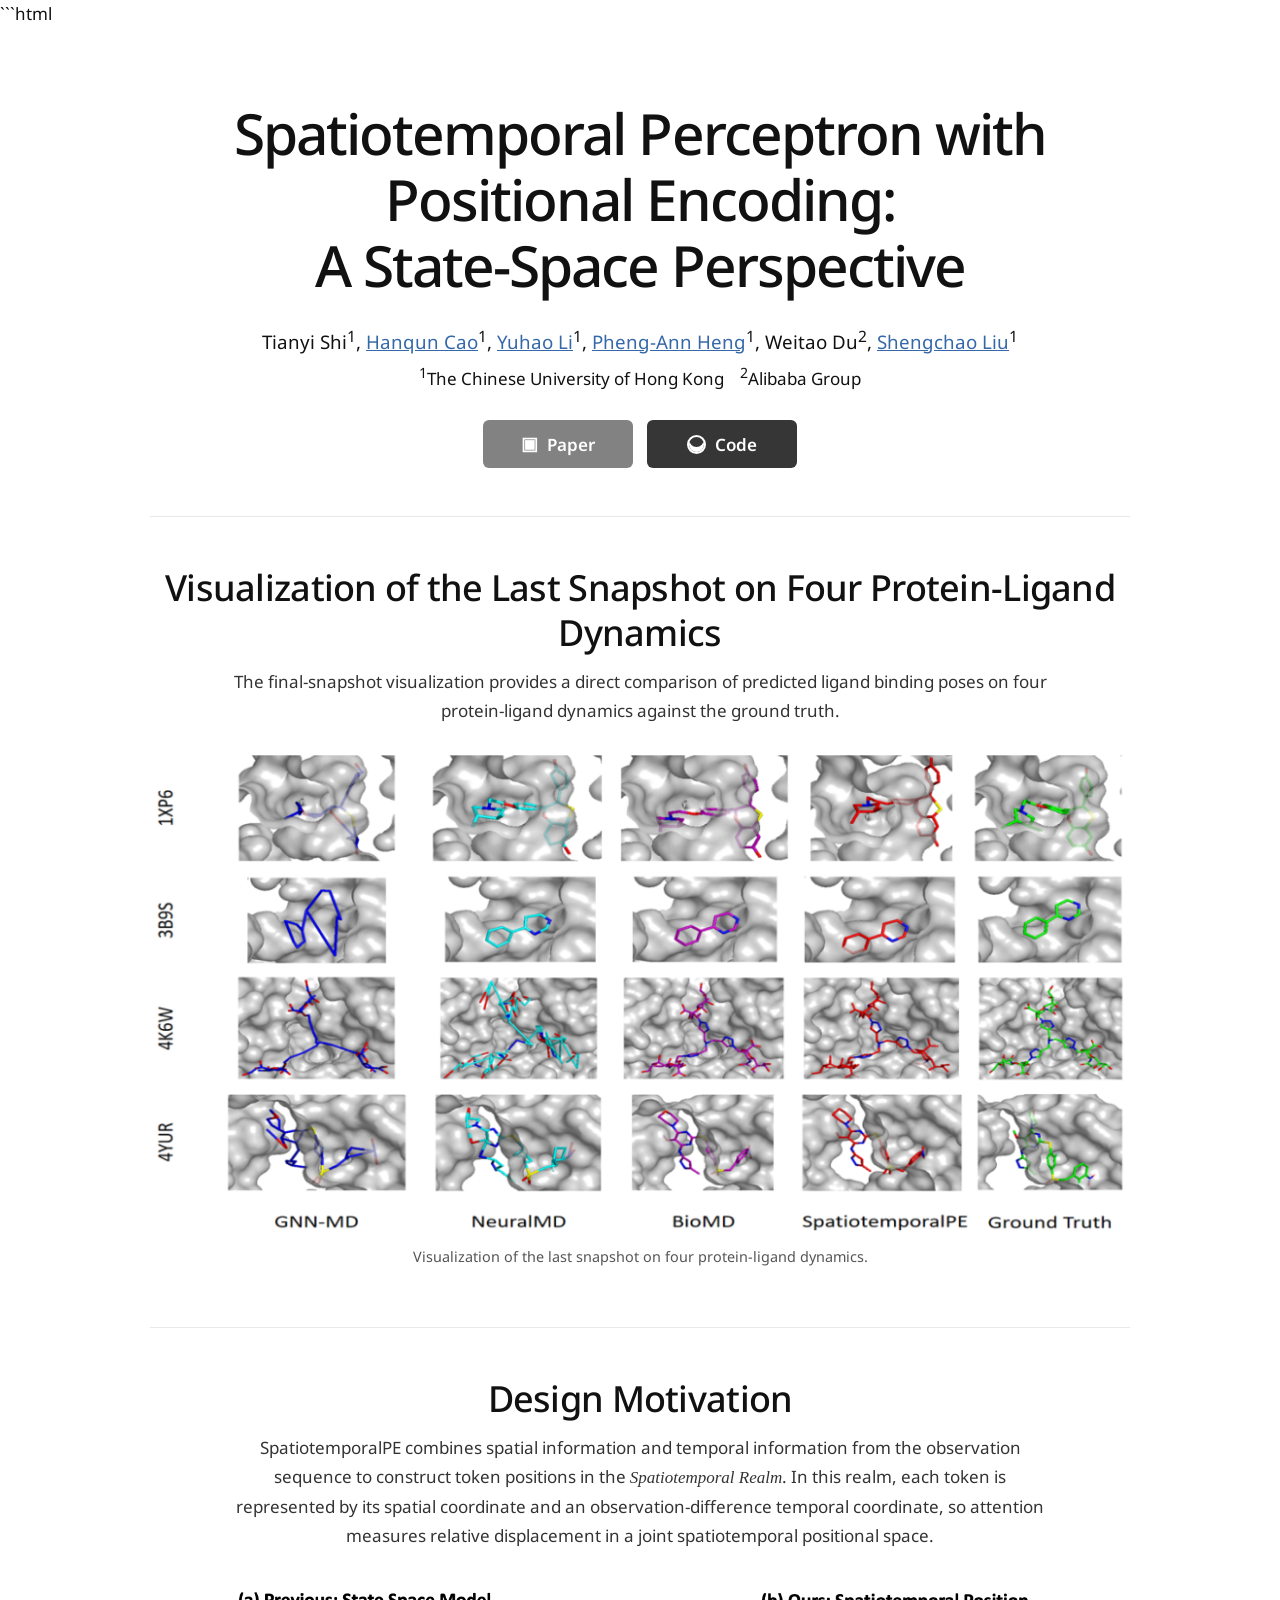
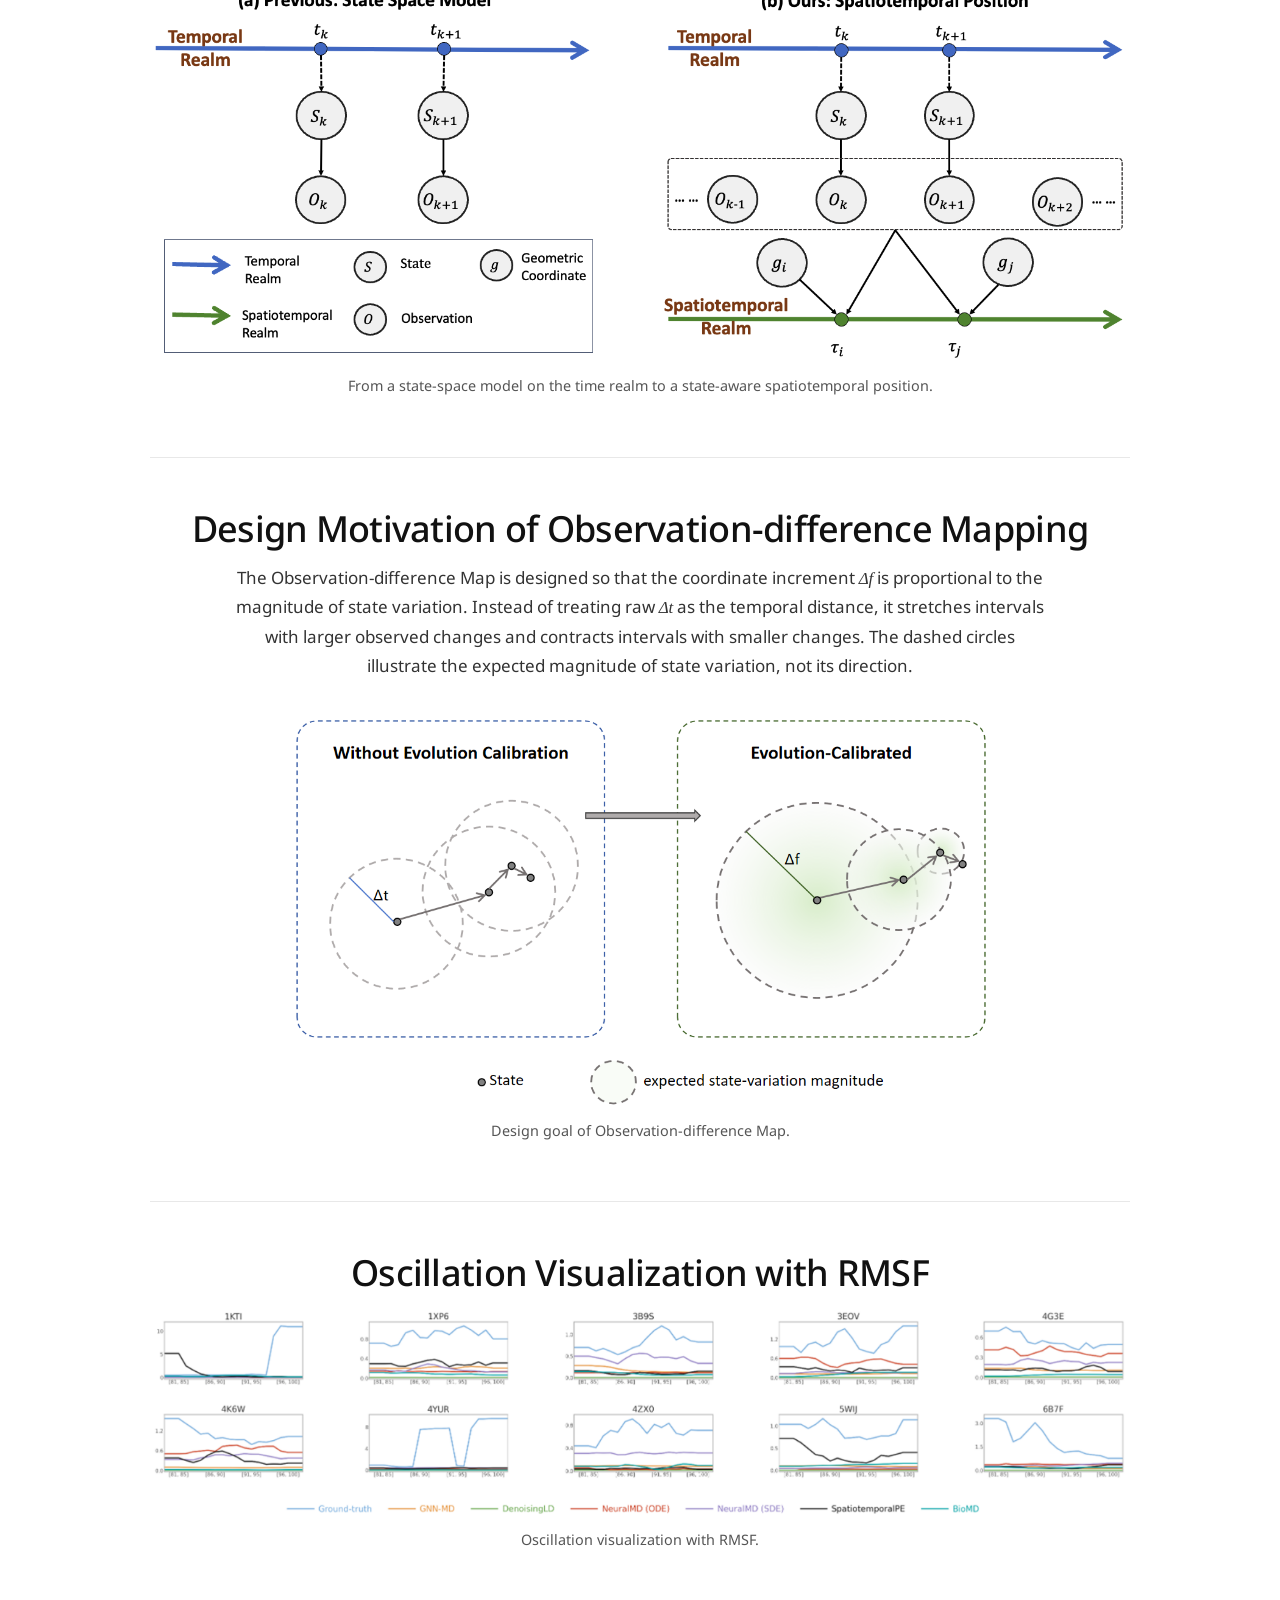
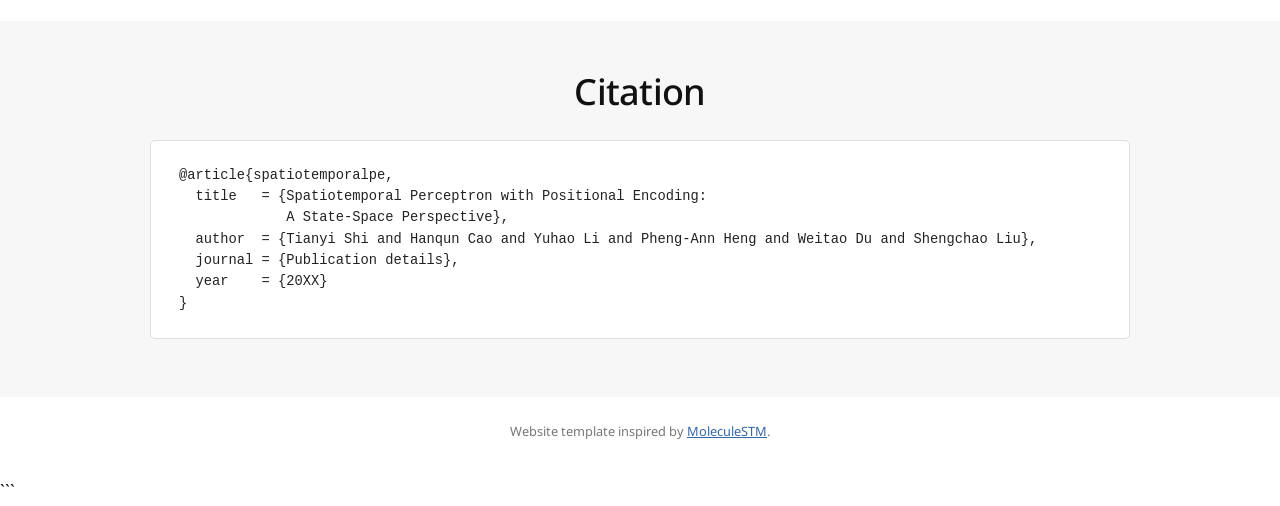
==== docs/index.html @ 653ad051 "Move website into docs directory" ====
```html
<!doctype html>
<html lang="en">
  <head>
    <meta charset="UTF-8" />
    <meta name="viewport" content="width=device-width, initial-scale=1.0" />
    <meta
      name="description"
      content="SpatiotemporalPE: a positional encoding that calibrates temporal distance using observed state variation."
    />
    <title>SpatiotemporalPE</title>
    <link rel="preconnect" href="https://fonts.googleapis.com" />
    <link rel="preconnect" href="https://fonts.gstatic.com" crossorigin />
    <link
      href="https://fonts.googleapis.com/css2?family=Google+Sans:wght@400;500;700&family=Noto+Sans:wght@400;600;700&display=swap"
      rel="stylesheet"
    />
    <link rel="stylesheet" href="style.css" />
  </head>
  <body>
    <main>
      <section class="hero container">
        <h1>
          Spatiotemporal Perceptron with Positional Encoding:
          <span>A State-Space Perspective</span>
        </h1>

        <div class="authors" aria-label="Authors">
          <span>Tianyi Shi</span><sup>1</sup>,
          <a href="https://chq1155.github.io/" target="_blank" rel="noopener noreferrer">Hanqun Cao</a><sup>1</sup>,
          <a href="https://liyuhao.com.cn/" target="_blank" rel="noopener noreferrer">Yuhao Li</a><sup>1</sup>,
          <a href="https://www.cse.cuhk.edu.hk/~pheng/" target="_blank" rel="noopener noreferrer">Pheng-Ann Heng</a><sup>1</sup>,
          <span>Weitao Du</span><sup>2</sup>,
          <a href="https://chao1224.github.io/" target="_blank" rel="noopener noreferrer">Shengchao Liu</a><sup>1</sup>
        </div>

        <p class="venue">
          <sup>1</sup>The Chinese University of Hong Kong &nbsp;&nbsp;
          <sup>2</sup>Alibaba Group
        </p>

        <nav class="links" aria-label="Project links">
          <a class="button disabled" href="#" aria-disabled="true" tabindex="-1">
            <span class="button-icon">▣</span>
            Paper
          </a>
          <a
            class="button"
            href="https://github.com/sty-1112/TemporalPE"
            target="_blank"
            rel="noreferrer"
          >
            <span class="button-icon github-icon" aria-hidden="true"></span>
            Code
          </a>
        </nav>
      </section>

      <section class="paper-section container">
        <h2>Visualization of the Last Snapshot on Four Protein-Ligand Dynamics</h2>
        <p>
          The final-snapshot visualization provides a direct comparison of
          predicted ligand binding poses on four protein-ligand dynamics against
          the ground truth.
        </p>
        <figure>
          <img
            src="assets/figure-3b.png"
            alt="Final snapshot visualizations for four protein-ligand dynamics"
          />
          <figcaption>
            Visualization of the last snapshot on four protein-ligand dynamics.
          </figcaption>
        </figure>
      </section>

      <section class="paper-section container">
        <h2>Design Motivation</h2>
        <p>
          SpatiotemporalPE combines spatial information and temporal information
          from the observation sequence to construct token positions in the
          <span class="math">Spatiotemporal Realm</span>. In this realm, each
          token is represented by its spatial coordinate and an
          observation-difference temporal coordinate, so attention measures
          relative displacement in a joint spatiotemporal positional space.
        </p>
        <figure>
          <img
            src="assets/figure-1.png"
            alt="Comparison between raw time and the SpatiotemporalPE position"
          />
          <figcaption>
            From a state-space model on the time realm to a state-aware
            spatiotemporal position.
          </figcaption>
        </figure>
      </section>

      <section class="paper-section container">
        <h2>Design Motivation of Observation-difference Mapping</h2>
        <p>
          The Observation-difference Map is designed so that the coordinate
          increment <span class="math">Δf</span> is proportional to the magnitude
          of state variation. Instead of treating raw
          <span class="math">Δt</span> as the temporal distance, it stretches
          intervals with larger observed changes and contracts intervals with
          smaller changes. The dashed circles illustrate the expected magnitude
          of state variation, not its direction.
        </p>
        <figure class="narrow">
          <img
            src="assets/figure-2b.png"
            alt="Design goal of the observation-difference map"
          />
          <figcaption>
            Design goal of Observation-difference Map.
          </figcaption>
        </figure>
      </section>

      <section class="paper-section container">
        <h2>Oscillation Visualization with RMSF</h2>
        <figure>
          <img
            src="assets/figure-3a.png"
            alt="RMSF oscillation curves for protein-ligand trajectories"
          />
          <figcaption>
            Oscillation visualization with RMSF.
          </figcaption>
        </figure>
      </section>

      <section class="citation-section">
        <div class="container">
          <h2>Citation</h2>
          <pre><code>@article{spatiotemporalpe,
  title   = {Spatiotemporal Perceptron with Positional Encoding:
             A State-Space Perspective},
  author  = {Tianyi Shi and Hanqun Cao and Yuhao Li and Pheng-Ann Heng and Weitao Du and Shengchao Liu},
  journal = {Publication details},
  year    = {20XX}
}</code></pre>
        </div>
      </section>
    </main>

    <footer>
      <p>
        Website template inspired by
        <a href="https://chao1224.github.io/MoleculeSTM">MoleculeSTM</a>.
      </p>
    </footer>
  </body>
</html>
```
---- docs/style.css ----
:root {
  --ink: #111;
  --muted: #555;
  --line: #e8e8e8;
  --panel: #f7f7f7;
  --button: #363636;
  --link: #3568a8;
}

* {
  box-sizing: border-box;
}

html {
  scroll-behavior: smooth;
}

body {
  margin: 0;
  color: var(--ink);
  background: #fff;
  font-family: "Noto Sans", Arial, sans-serif;
  font-size: 17px;
  line-height: 1.7;
}

.container {
  width: min(100% - 40px, 980px);
  margin-inline: auto;
}

.hero {
  padding: 72px 0 48px;
  text-align: center;
}

h1,
h2 {
  font-family: "Google Sans", "Noto Sans", Arial, sans-serif;
}

h1 {
  max-width: 1100px;
  margin: 0 auto 24px;
  font-size: clamp(2.1rem, 4.8vw, 3.55rem);
  font-weight: 500;
  line-height: 1.16;
  letter-spacing: -0.035em;
}

h1 span {
  display: block;
}

.authors {
  margin: 12px 0 2px;
  font-size: 1.17rem;
}

.placeholder {
  color: #777;
  font-style: italic;
}

.venue {
  margin: 3px 0 27px;
}

.links {
  display: flex;
  justify-content: center;
  gap: 14px;
  flex-wrap: wrap;
}

.button {
  display: inline-flex;
  min-width: 150px;
  min-height: 48px;
  align-items: center;
  justify-content: center;
  gap: 9px;
  padding: 9px 20px;
  border-radius: 6px;
  color: #fff;
  background: var(--button);
  text-decoration: none;
  font-weight: 600;
  line-height: 1;
  transition:
    transform 160ms ease,
    background 160ms ease;
}

.button:hover {
  background: #111;
  transform: translateY(-1px);
}

.button small {
  font-size: 0.65rem;
  font-weight: 400;
  opacity: 0.72;
}

.button.disabled {
  cursor: not-allowed;
  opacity: 0.62;
}

.button.disabled:hover {
  background: var(--button);
  transform: none;
}

.button-icon {
  font-size: 1.1rem;
}

.github-icon {
  width: 19px;
  height: 19px;
  border: 2px solid currentColor;
  border-radius: 50%;
  box-shadow: inset 0 -5px 0 currentColor;
}

.paper-section {
  padding: 48px 0 58px;
  border-top: 1px solid var(--line);
  text-align: center;
}

.paper-section h2,
.citation-section h2 {
  margin: 0 0 13px;
  font-size: clamp(1.65rem, 3vw, 2.25rem);
  font-weight: 500;
  line-height: 1.25;
  letter-spacing: -0.02em;
}

.paper-section > p {
  max-width: 820px;
  margin: 0 auto 29px;
  color: #333;
}

.math {
  font-family: Georgia, serif;
  font-style: italic;
}

figure {
  margin: 0 auto;
}

figure.narrow {
  max-width: 700px;
}

figure img {
  display: block;
  width: 100%;
  height: auto;
  margin: 0 auto;
  object-fit: contain;
}

figcaption {
  margin-top: 11px;
  color: var(--muted);
  font-size: 0.9rem;
}

.citation-section {
  margin-top: 10px;
  padding: 48px 0 58px;
  background: var(--panel);
}

.citation-section h2 {
  text-align: center;
}

pre {
  overflow-x: auto;
  margin: 26px auto 0;
  padding: 24px 28px;
  border: 1px solid #ddd;
  border-radius: 5px;
  background: #fff;
  color: #222;
  font-size: 0.86rem;
  line-height: 1.55;
  text-align: left;
  white-space: pre-wrap;
}

footer {
  padding: 24px 20px 34px;
  color: #777;
  font-size: 0.8rem;
  text-align: center;
}

footer p {
  margin: 0;
}

a {
  color: var(--link);
}

@media (max-width: 640px) {
  body {
    font-size: 15px;
  }

  .container {
    width: min(100% - 28px, 980px);
  }

  .hero {
    padding-top: 48px;
  }

  .paper-section {
    padding: 38px 0 45px;
  }

  .button {
    min-width: 140px;
  }

  pre {
    padding: 18px;
    font-size: 0.73rem;
  }
}
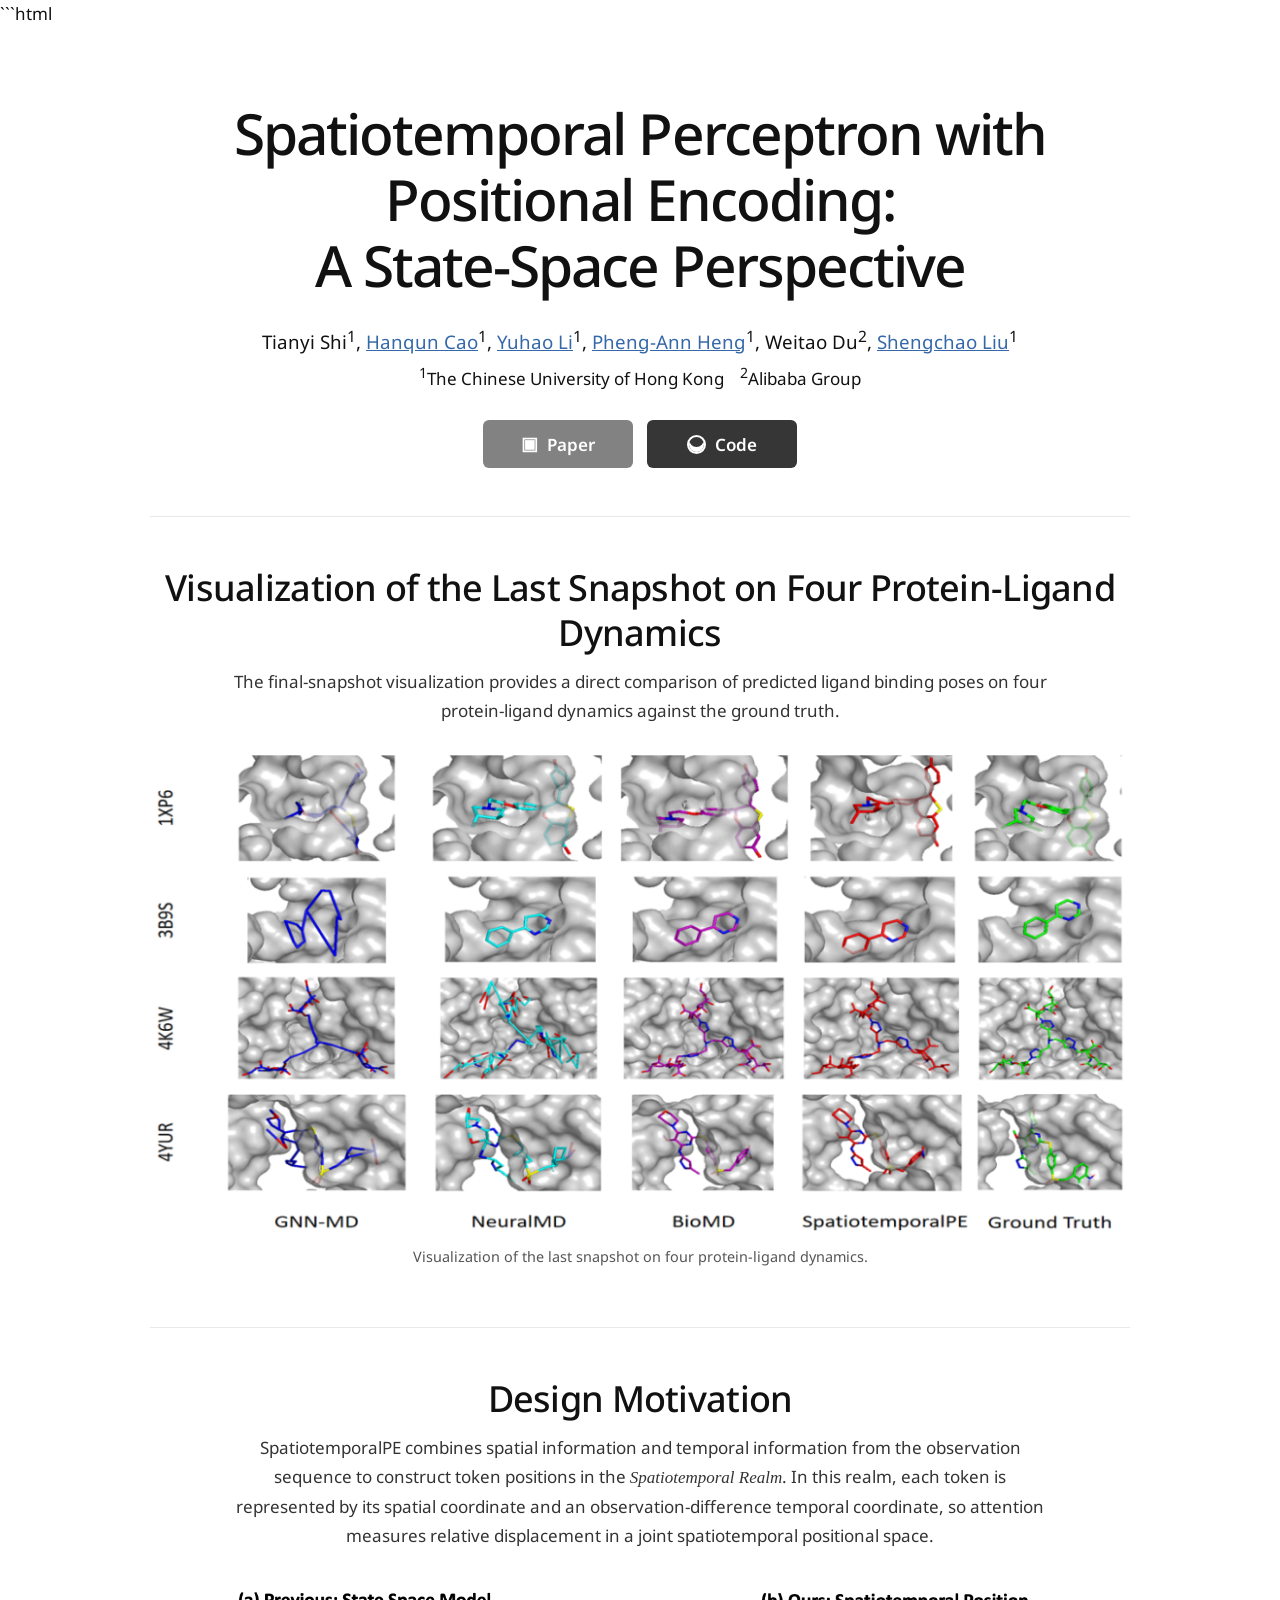
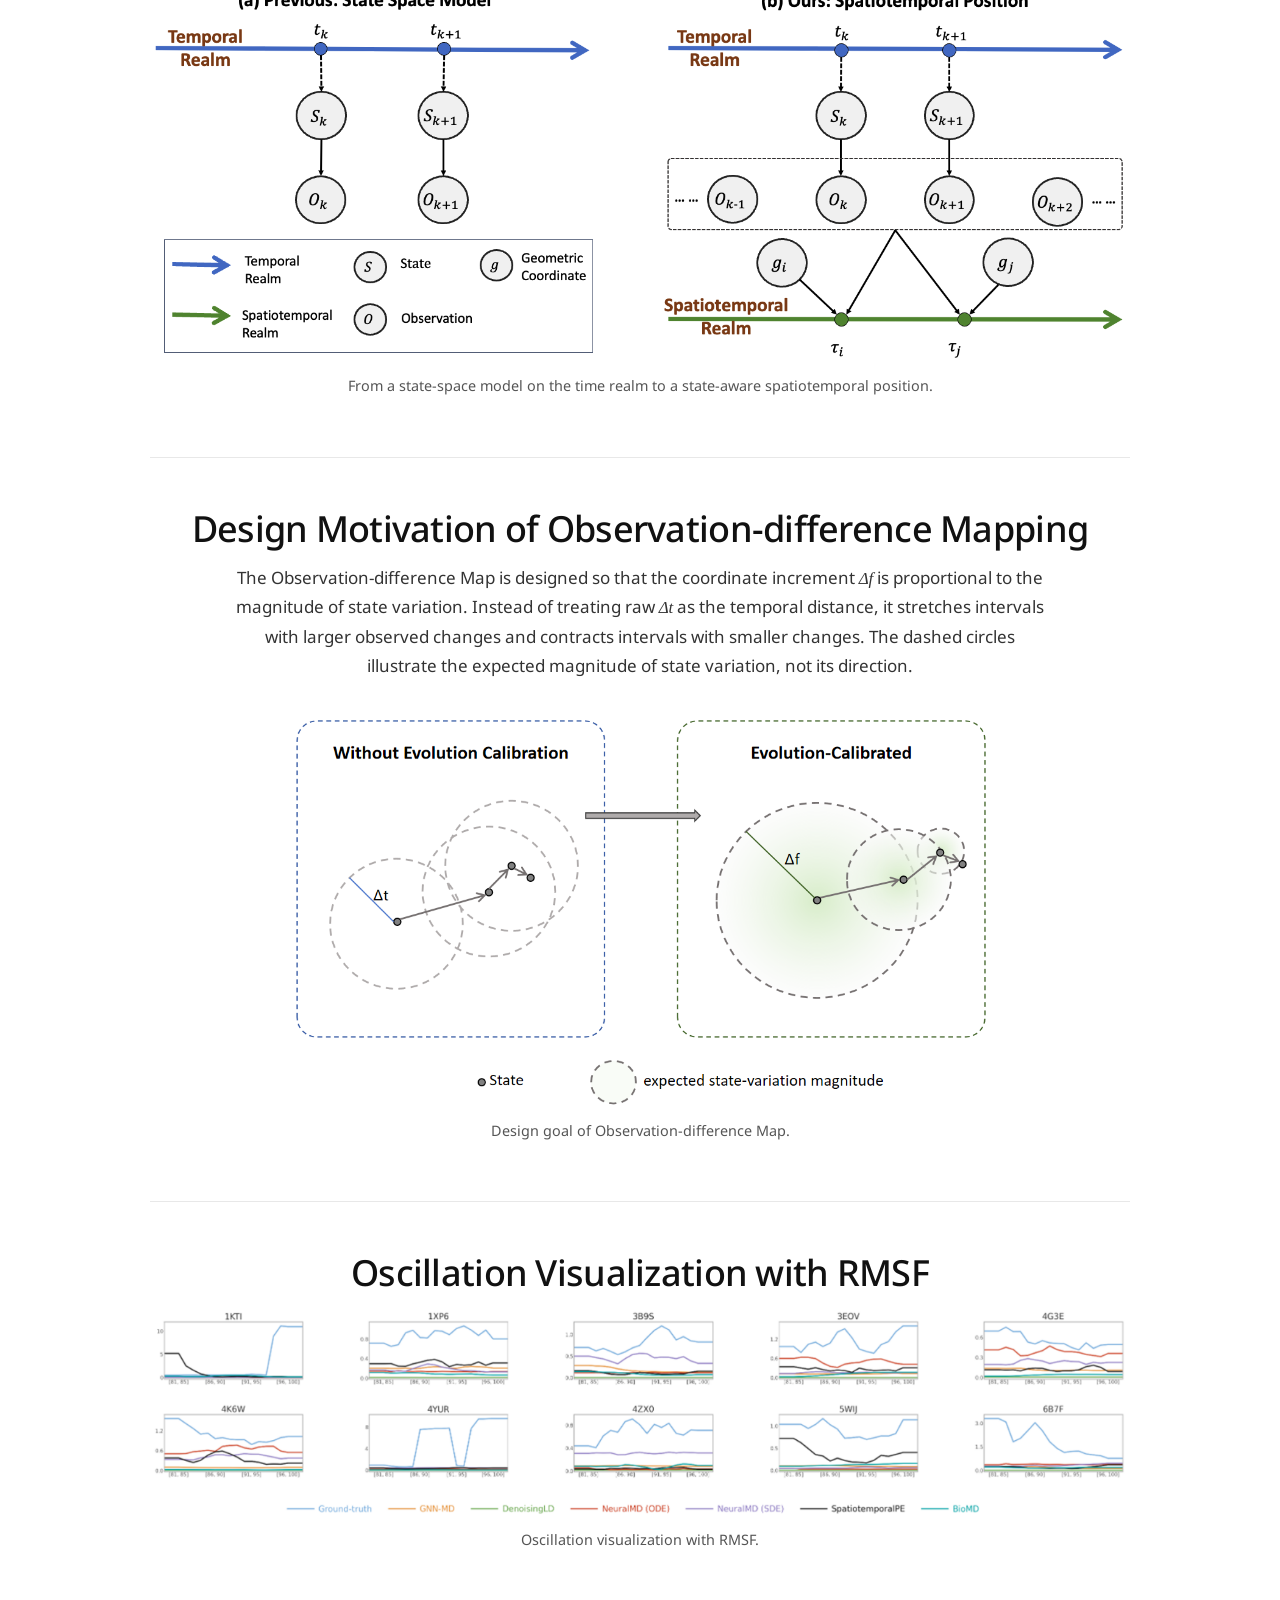
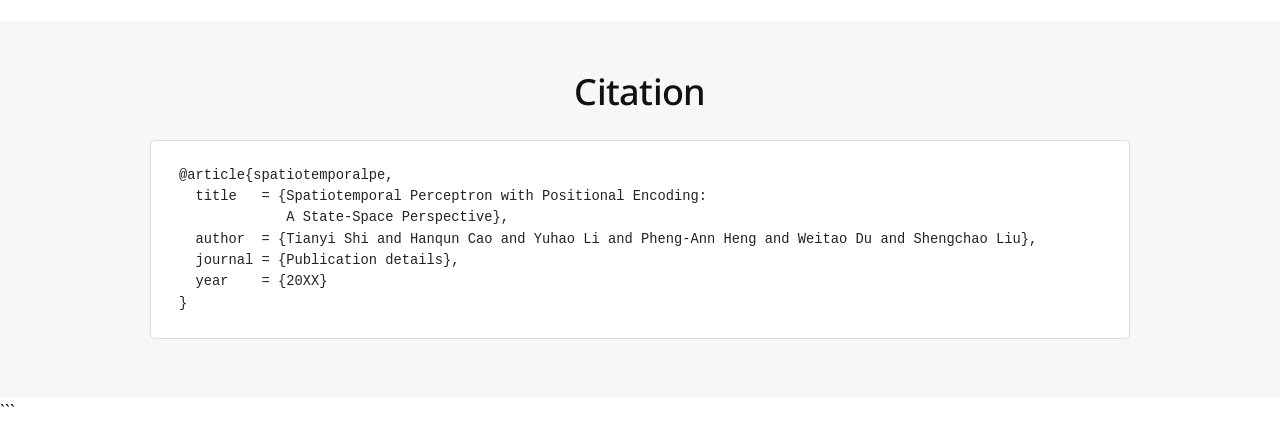
==== commit 29516803: "Remove template attribution footer" ====
--- a/docs/index.html
+++ b/docs/index.html
@@ -145,12 +145,6 @@
       </section>
     </main>
 
-    <footer>
-      <p>
-        Website template inspired by
-        <a href="https://chao1224.github.io/MoleculeSTM">MoleculeSTM</a>.
-      </p>
-    </footer>
   </body>
 </html>
 ```
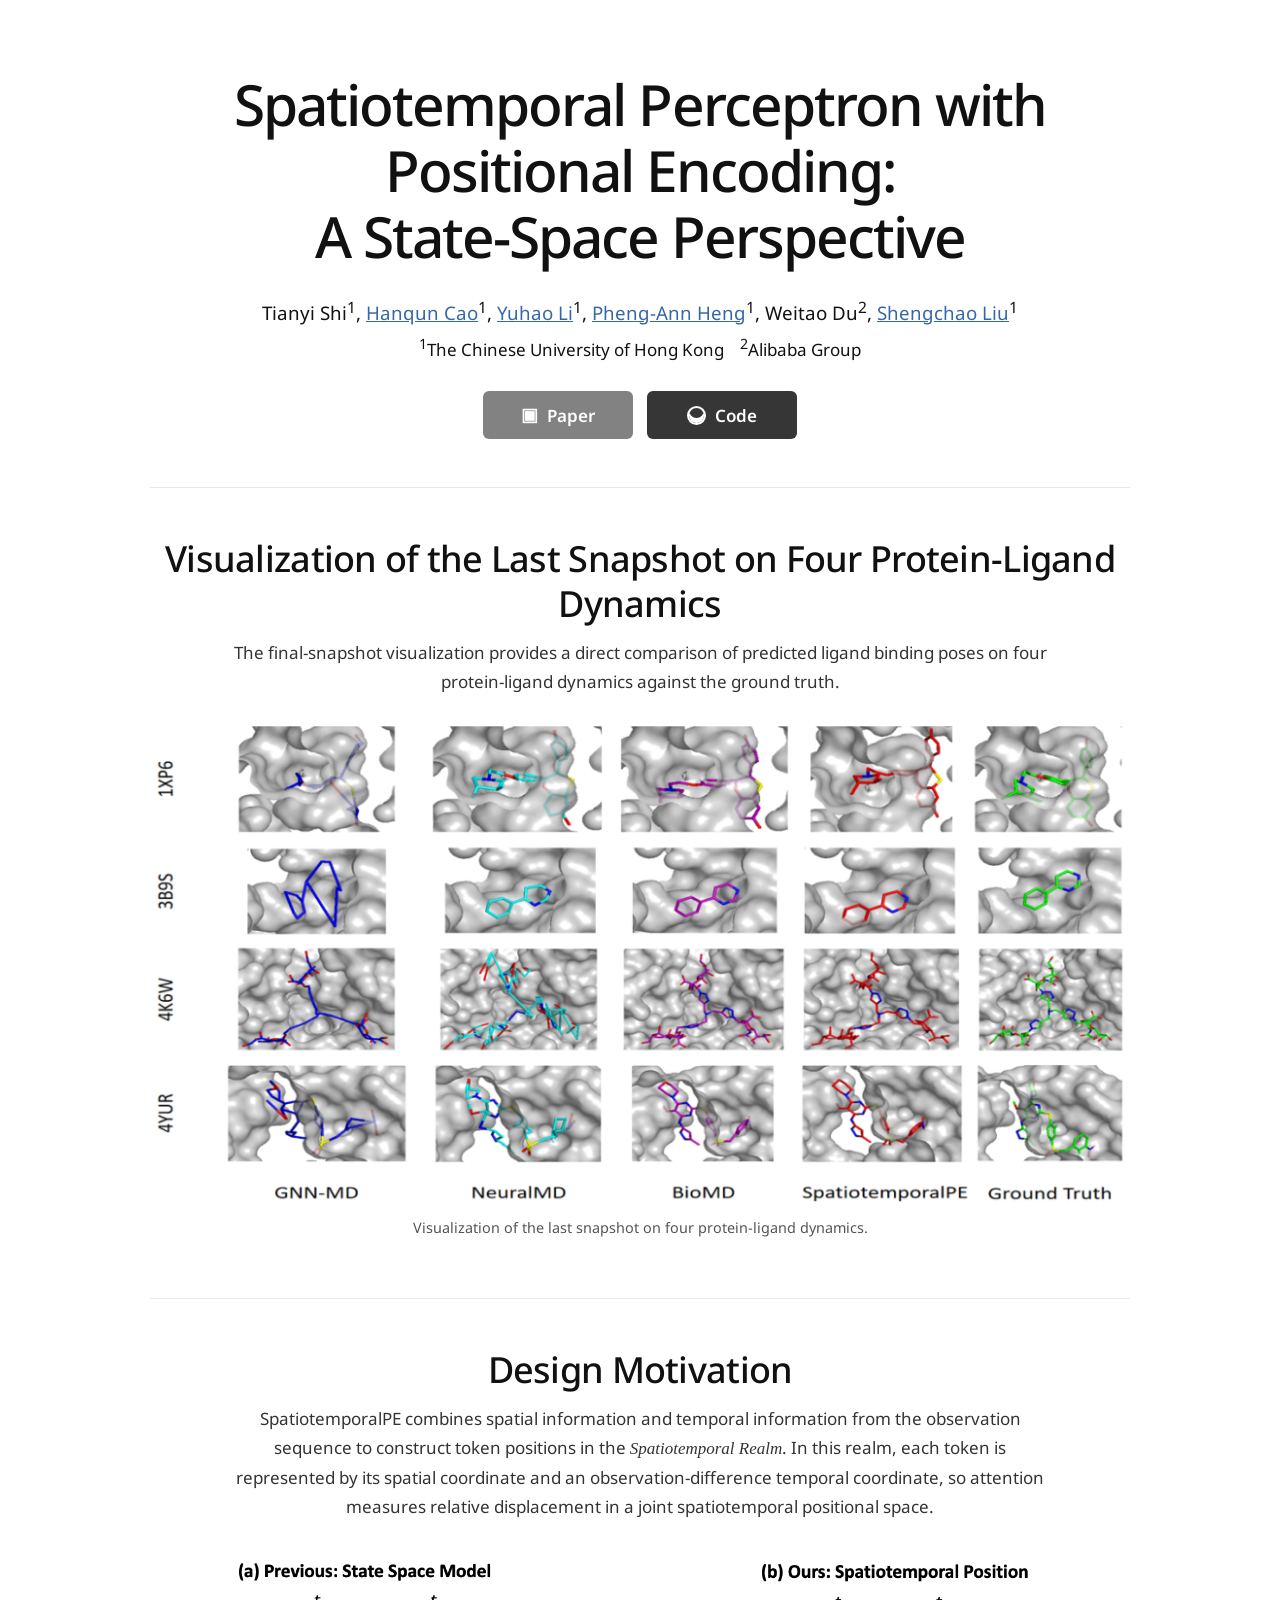
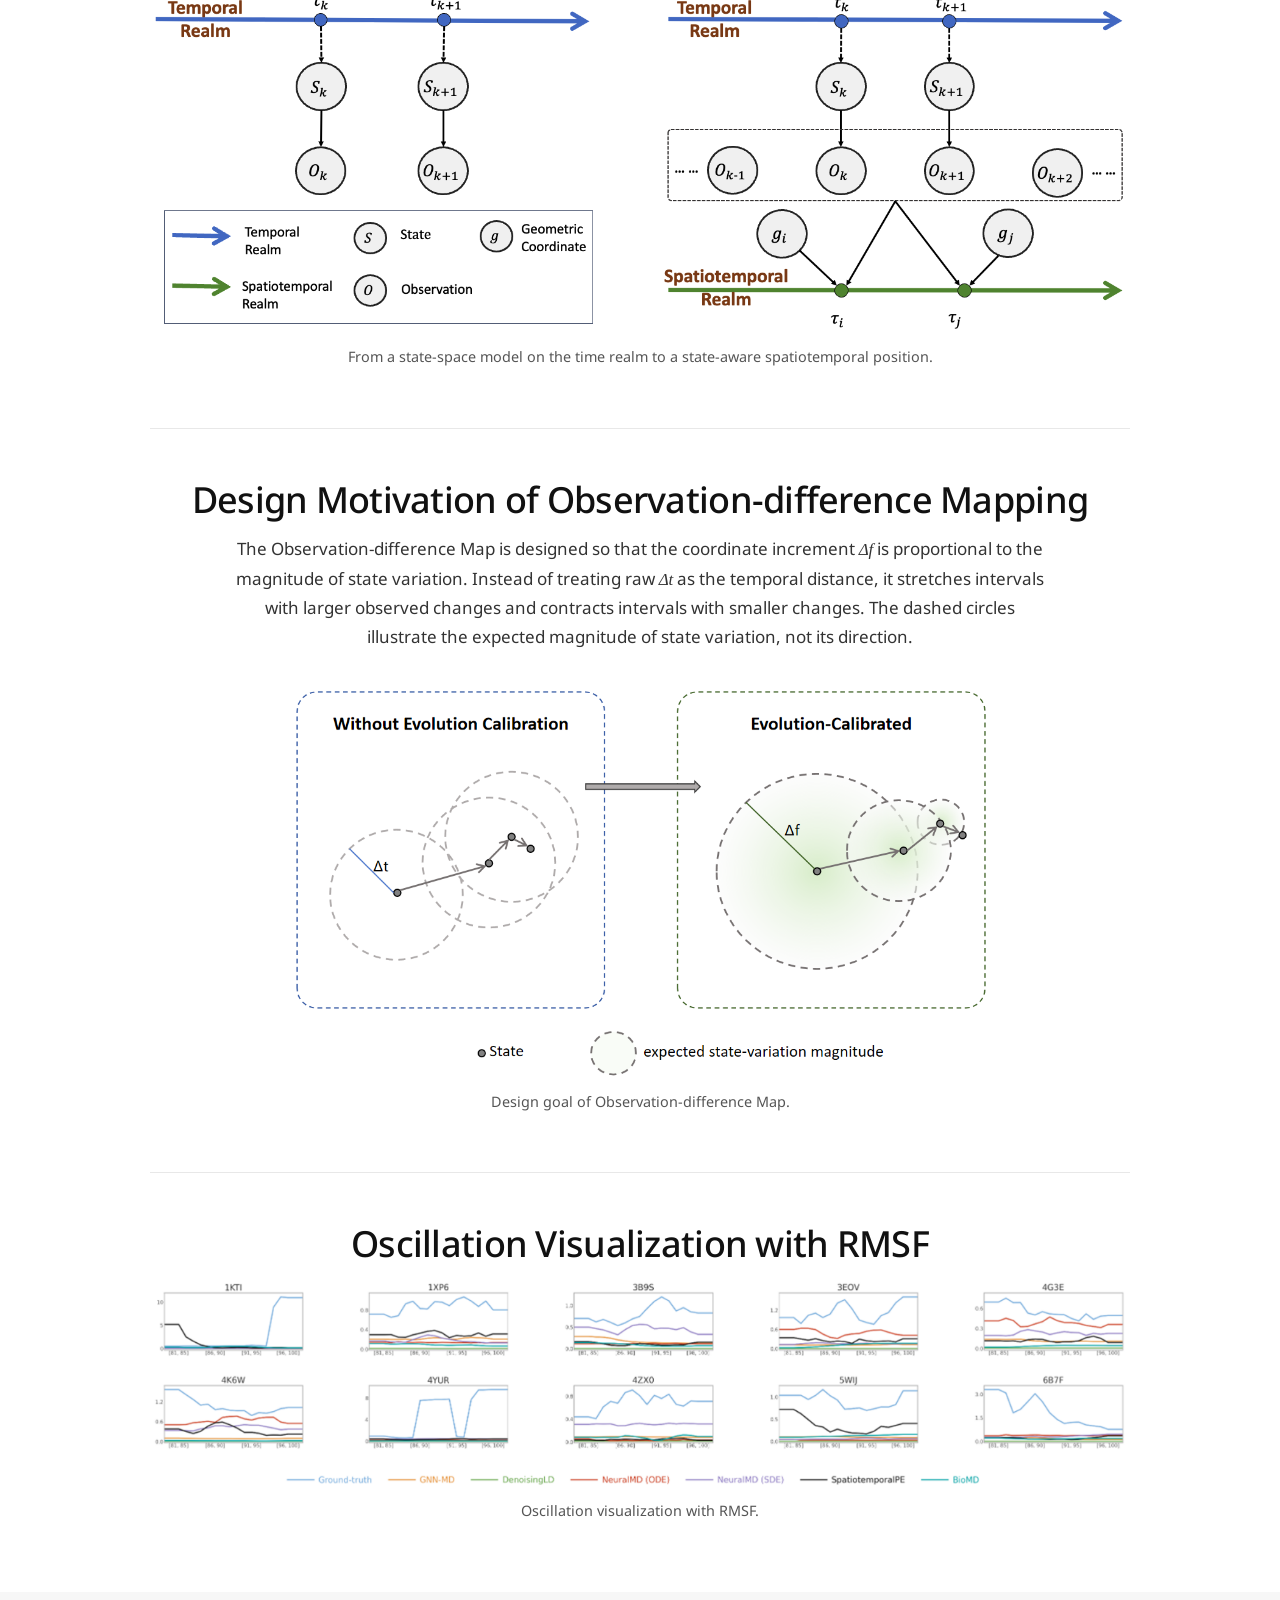
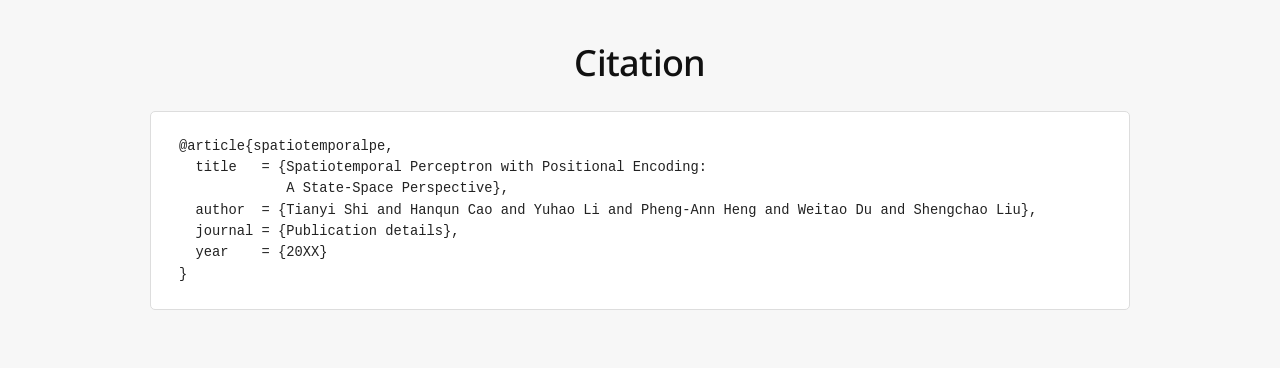
==== commit 4e16873b: "Remove Markdown code fence from page" ====
--- a/docs/index.html
+++ b/docs/index.html
@@ -1,4 +1,3 @@
-```html
 <!doctype html>
 <html lang="en">
   <head>
@@ -144,7 +143,5 @@
         </div>
       </section>
     </main>
-
   </body>
 </html>
-```
